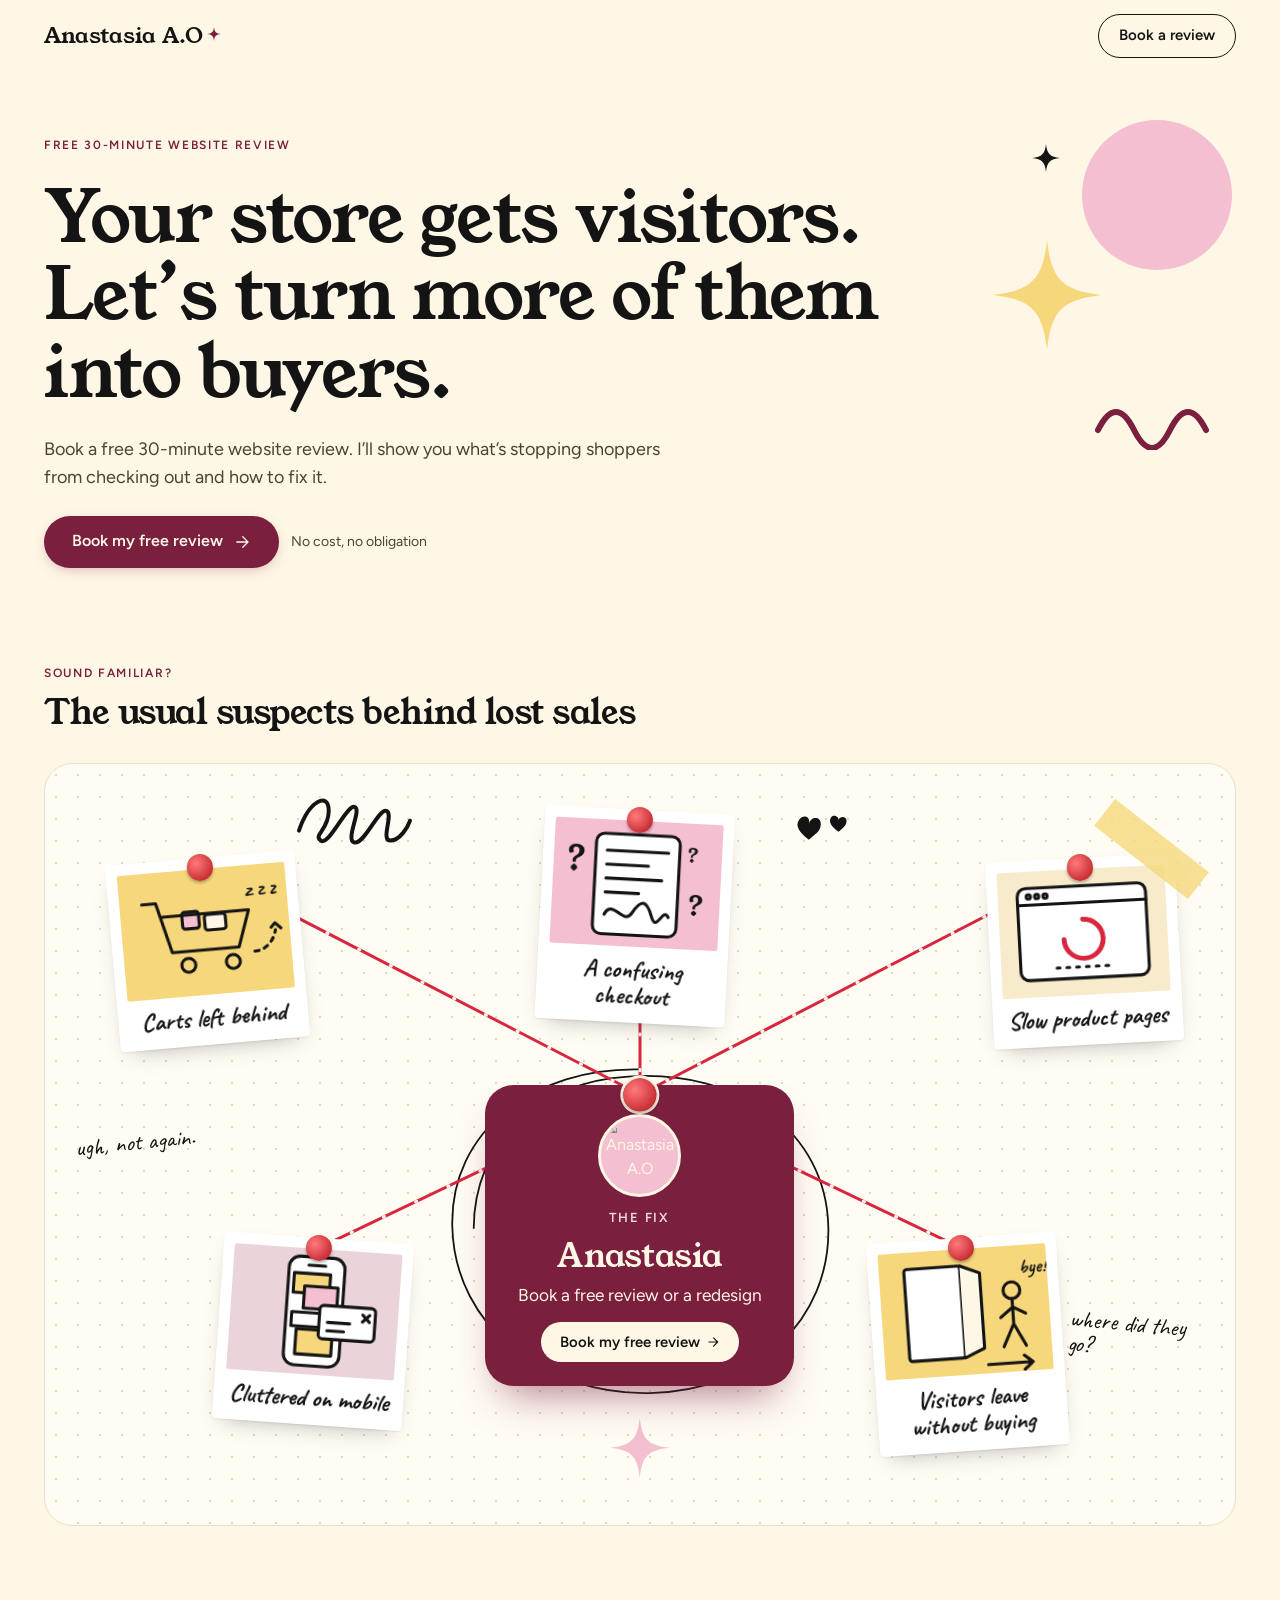
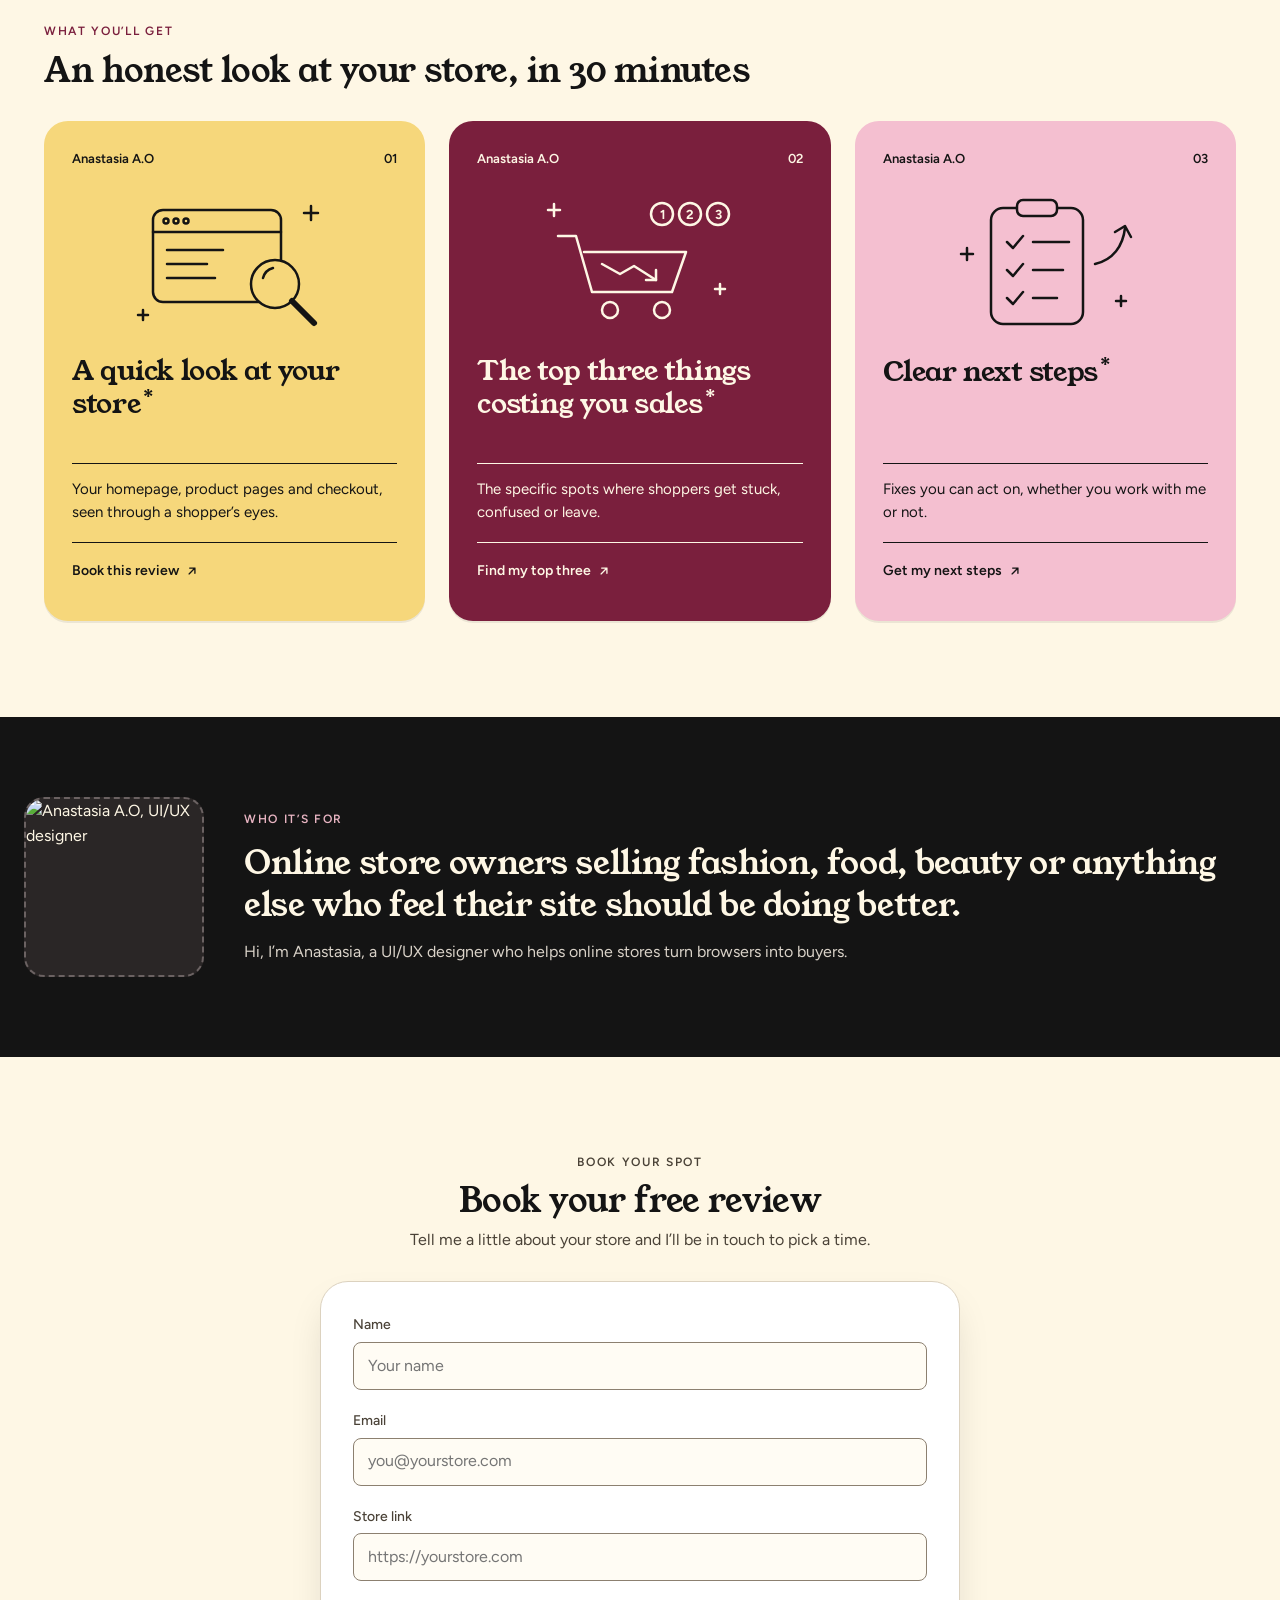
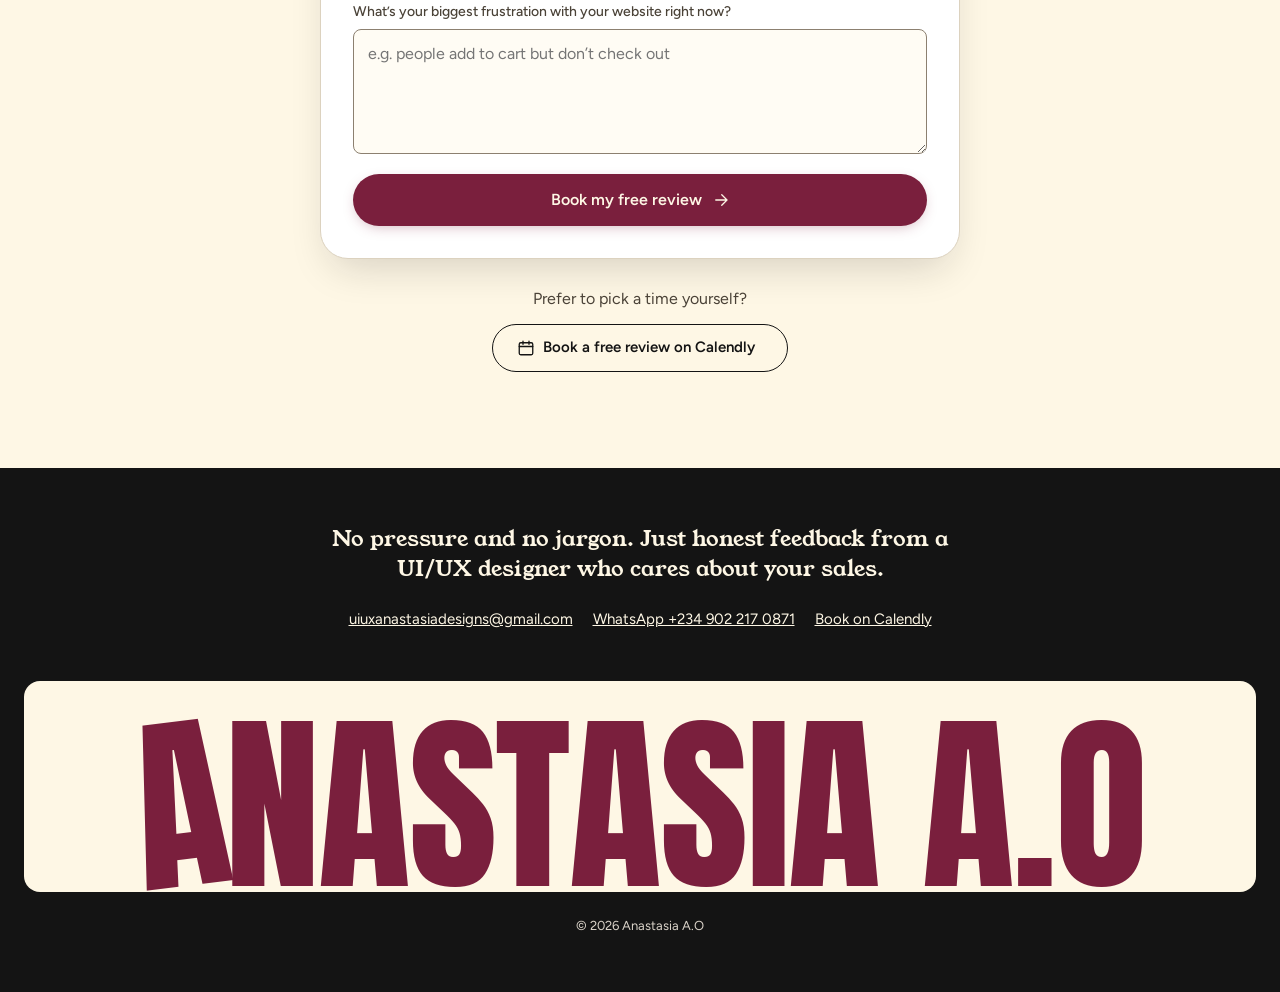
==== free-website-review/free-website-review/free-website-review/index.html @ 80afe8c2 "Add files via upload File upload with image" ====
<!DOCTYPE html>
<html lang="en">
<head>
  <meta charset="utf-8">
  <meta name="viewport" content="width=device-width, initial-scale=1">
  <title>Free Website Review for Online Stores | Anastasia A.O</title>
  <meta name="description" content="Book a free 30-minute website review. UI/UX designer Anastasia A.O shows online store owners what is stopping shoppers from checking out and how to fix it.">
  <meta name="theme-color" content="#7A1F3D">
  <meta property="og:title" content="Free Website Review for Online Stores | Anastasia A.O">
  <meta property="og:description" content="Your store gets visitors. Let's turn more of them into buyers. Book a free 30-minute website review.">
  <meta property="og:type" content="website">
  <link rel="icon" href="favicon.svg" type="image/svg+xml">
  <link rel="preconnect" href="https://fonts.googleapis.com">
  <link rel="preconnect" href="https://fonts.gstatic.com" crossorigin>
  <link href="https://fonts.googleapis.com/css2?family=Young+Serif&amp;family=Figtree:wght@400;500;600;700&amp;family=Caveat:wght@500;700&amp;family=Anton&amp;display=swap" rel="stylesheet">
  <link rel="stylesheet" href="assets/css/styles.css">
</head>
<body>
<a class="skip-link" href="#book">Skip to the booking form</a>

<header class="site-header container">
  <a class="logo" href="#top" aria-label="Anastasia A.O, back to top">Anastasia A.O<svg class="logo-star" width="14" height="14" viewBox="0 0 100 100" fill="currentColor" aria-hidden="true"><path d="M50 0C54 36 64 46 100 50C64 54 54 64 50 100C46 64 36 54 0 50C36 46 46 36 50 0Z"/></svg></a>
  <a class="btn btn-outline" href="#book" data-book>Book a review</a>
</header>

<main id="top">

  <!-- Hero -->
  <section class="hero container" aria-labelledby="hero-title">
    <div class="hero-deco" aria-hidden="true">
      <div class="deco-circle"></div>
      <svg class="deco-spark" width="28" height="28" viewBox="0 0 100 100" fill="currentColor"><path d="M50 0C54 36 64 46 100 50C64 54 54 64 50 100C46 64 36 54 0 50C36 46 46 36 50 0Z"/></svg>
      <svg class="deco-star" width="110" height="110" viewBox="0 0 100 100" fill="currentColor"><path d="M50 0C54 36 64 46 100 50C64 54 54 64 50 100C46 64 36 54 0 50C36 46 46 36 50 0Z"/></svg>
      <svg class="deco-squiggle" width="120" height="60" viewBox="0 0 120 60" fill="none" stroke="currentColor" stroke-width="6" stroke-linecap="round"><path d="M6 40c12-24 24-24 36 0s24 24 36 0 24-24 36 0"/></svg>
    </div>
    <div class="hero-inner">
      <p class="overline rise d1" style="margin:0">Free 30-minute website review</p>
      <h1 id="hero-title" class="hero-title rise d2">Your store gets visitors. Let’s turn more of them into buyers.</h1>
      <p class="lead rise d3">Book a free 30-minute website review. I’ll show you what’s stopping shoppers from checking out and how to fix it.</p>
      <div class="cta-row rise d4">
        <a class="btn btn-solid" href="#book" data-book>Book my free review
          <svg class="arr" width="18" height="18" viewBox="0 0 24 24" fill="none" stroke="currentColor" stroke-width="1.75" stroke-linecap="round" stroke-linejoin="round" aria-hidden="true"><path d="M5 12h14M13 5l7 7-7 7"/></svg>
        </a>
        <span class="cta-note">No cost, no obligation</span>
      </div>
    </div>
  </section>

  <!-- Problems pinboard + offer -->
  <section class="offer container" aria-labelledby="problems-title">
    <div class="problems">
      <p class="overline">Sound familiar?</p>
      <h2 id="problems-title" class="h2">The usual suspects behind lost sales</h2>

      <div class="board">
        <svg class="doodle doodle-draw" viewBox="0 0 340 290" fill="none" stroke="#141414" stroke-width="1.5" aria-hidden="true" style="left:33%;top:37%;width:34%;height:49%"><path style="--len:2000" d="M170 8C80 6 10 60 12 140c2 86 80 142 166 140 90-2 152-62 150-140C326 60 254 8 160 14 84 18 30 70 30 142"/></svg>
        <svg class="doodle doodle-draw" viewBox="0 0 120 60" fill="none" stroke="#141414" stroke-width="4" stroke-linecap="round" aria-hidden="true" style="left:21%;top:3%;width:10%"><path style="--len:400" d="M4 44c10-30 30-40 30-20s-16 24-8 30 26-36 34-34-10 34 0 36 24-34 32-32-6 30 4 30 18-14 20-20"/></svg>
        <svg class="doodle" viewBox="0 0 60 40" fill="#141414" aria-hidden="true" style="left:63%;top:6%;width:5%"><path d="M14 30C4 22 0 16 4 10s12-4 10 4c2-8 12-8 12 0s-6 10-12 16z"/><path d="M44 22c-8-6-10-10-8-14s8-2 8 2c1-4 8-4 8 1s-4 7-8 11z"/></svg>
        <div class="doodle tape" aria-hidden="true"></div>
        <div class="doodle note note-1" aria-hidden="true">ugh, not again.</div>
        <div class="doodle note note-2" aria-hidden="true">where did they go?</div>
        <svg class="doodle" viewBox="0 0 100 100" fill="#F4BFD0" aria-hidden="true" style="left:47.5%;top:86%;width:5%"><path d="M50 0C54 36 64 46 100 50C64 54 54 64 50 100C46 64 36 54 0 50C36 46 46 36 50 0Z"/></svg>

        <svg class="threads" viewBox="0 0 1000 640" fill="none" stroke-linecap="round" aria-hidden="true">
          <path class="thread t1" style="--len:418" d="M130 87L500 278" stroke="#D7263D" stroke-width="2.5"/>
          <path class="thread t2" style="--len:232" d="M500 47L500 278" stroke="#D7263D" stroke-width="2.5"/>
          <path class="thread t3" style="--len:418" d="M870 87L500 278" stroke="#D7263D" stroke-width="2.5"/>
          <path class="thread t4" style="--len:300" d="M230 407L500 278" stroke="#D7263D" stroke-width="2.5"/>
          <path class="thread t5" style="--len:300" d="M770 407L500 278" stroke="#D7263D" stroke-width="2.5"/>
          <path class="flow" d="M130 87L500 278" stroke="#FFFFFF" stroke-width="2.5"/>
          <path class="flow" d="M500 47L500 278" stroke="#FFFFFF" stroke-width="2.5"/>
          <path class="flow" d="M870 87L500 278" stroke="#FFFFFF" stroke-width="2.5"/>
          <path class="flow" d="M230 407L500 278" stroke="#FFFFFF" stroke-width="2.5"/>
          <path class="flow" d="M770 407L500 278" stroke="#FFFFFF" stroke-width="2.5"/>
        </svg>

        <figure class="panel p1">
          <div class="panel-in">
            <span class="pin-phone" aria-hidden="true"></span>
            <div class="panel-art bg-butter">
              <svg viewBox="0 0 120 90" fill="none" stroke="#141414" stroke-width="2.2" stroke-linecap="round" stroke-linejoin="round" role="img" aria-label="A full shopping cart left behind"><rect x="44" y="30" width="12" height="12" rx="2" fill="#F4BFD0"/><rect x="60" y="33" width="15" height="11" rx="2" fill="#FEF7E5"/><path d="M16 22h10l9 36h48l9-26H30"/><circle cx="46" cy="68" r="5"/><circle cx="78" cy="68" r="5"/><text x="90" y="22" font-family="Caveat, cursive" font-size="16" font-weight="700" fill="#141414" stroke="none">z z z</text><path d="M94 62c8 0 14-6 16-14" stroke-dasharray="3 4"/><path d="M107 46l3-3 4 4"/></svg>
            </div>
            <figcaption class="cap">Carts left behind</figcaption>
          </div>
        </figure>

        <figure class="panel p2">
          <div class="panel-in">
            <span class="pin-phone" aria-hidden="true"></span>
            <div class="panel-art bg-blush">
              <svg viewBox="0 0 120 90" fill="none" stroke="#141414" stroke-width="2.2" stroke-linecap="round" stroke-linejoin="round" role="img" aria-label="A checkout form tangled into a mess"><rect x="30" y="10" width="60" height="72" rx="6" fill="#FFFFFF"/><path d="M38 22h44M38 32h30M38 42h40M38 52h24"/><path d="M38 68c6-12 14 8 20-2s10-10 14 2 8-8 12 0"/><text x="10" y="38" font-family="Young Serif, Georgia, serif" font-size="24" fill="#141414" stroke="none">?</text><text x="98" y="66" font-family="Young Serif, Georgia, serif" font-size="20" fill="#141414" stroke="none">?</text><text x="96" y="28" font-family="Young Serif, Georgia, serif" font-size="14" fill="#141414" stroke="none">?</text></svg>
            </div>
            <figcaption class="cap">A confusing checkout</figcaption>
          </div>
        </figure>

        <figure class="panel p3">
          <div class="panel-in">
            <span class="pin-phone" aria-hidden="true"></span>
            <div class="panel-art bg-cream">
              <svg viewBox="0 0 120 90" fill="none" stroke="#141414" stroke-width="2.2" stroke-linecap="round" stroke-linejoin="round" role="img" aria-label="A product page stuck loading"><rect x="14" y="12" width="92" height="66" rx="6" fill="#FFFFFF"/><path d="M14 24h92"/><circle cx="22" cy="18" r="1.5"/><circle cx="28" cy="18" r="1.5"/><circle cx="34" cy="18" r="1.5"/><g class="spin-fast" style="transform-origin:60px 50px"><path d="M60 36a14 14 0 1 1 -14 14" stroke="#D7263D" stroke-width="3.5"/></g><path d="M40 70h40" stroke-dasharray="2 5"/></svg>
            </div>
            <figcaption class="cap">Slow product pages</figcaption>
          </div>
        </figure>

        <figure class="panel p4">
          <div class="panel-in">
            <span class="pin-phone" aria-hidden="true"></span>
            <div class="panel-art bg-rose">
              <svg viewBox="0 0 120 90" fill="none" stroke="#141414" stroke-width="2.2" stroke-linecap="round" stroke-linejoin="round" role="img" aria-label="A phone screen crowded with overlapping boxes and a pop-up"><rect x="40" y="6" width="40" height="78" rx="8" fill="#FFFFFF"/><path d="M54 12h12"/><rect x="44" y="18" width="26" height="14" fill="#F6D77B"/><rect x="52" y="27" width="24" height="16" fill="#F4BFD0"/><rect x="44" y="46" width="30" height="10"/><rect x="48" y="58" width="26" height="18" fill="#F6D77B"/><rect x="64" y="40" width="40" height="24" rx="3" fill="#FFFFFF"/><path d="M95 45l5 5M100 45l-5 5"/><path d="M70 52h16M70 58h12"/></svg>
            </div>
            <figcaption class="cap">Cluttered on mobile</figcaption>
          </div>
        </figure>

        <figure class="panel p5">
          <div class="panel-in">
            <span class="pin-phone" aria-hidden="true"></span>
            <div class="panel-art bg-butter">
              <svg viewBox="0 0 120 90" fill="none" stroke="#141414" stroke-width="2.2" stroke-linecap="round" stroke-linejoin="round" role="img" aria-label="A shopper walking out of an open store door"><rect x="18" y="12" width="40" height="66" rx="2" fill="#FFFFFF"/><path d="M58 12l14 6v54l-14 6" fill="#FEF7E5"/><circle cx="94" cy="32" r="6"/><path d="M94 38v18M94 56l-8 16M94 56l8 16M94 44l-9 7M94 44l9 5"/><text x="100" y="20" font-family="Caveat, cursive" font-size="14" font-weight="700" fill="#141414" stroke="none">bye!</text><path d="M74 84h32M100 79l6 5-6 5"/></svg>
            </div>
            <figcaption class="cap">Visitors leave without buying</figcaption>
          </div>
        </figure>

        <div class="hub">
          <img class="hub-photo" src="assets/images/anastasia.jpg" alt="Anastasia A.O" width="96" height="96">
          <div class="hub-kicker">The fix</div>
          <div class="hub-name">Anastasia</div>
          <div class="hub-sub">Book a free review or a redesign</div>
          <a class="btn btn-cream" href="#book" data-book>Book my free review<svg class="arr" width="14" height="14" viewBox="0 0 24 24" fill="none" stroke="currentColor" stroke-width="2" stroke-linecap="round" stroke-linejoin="round" aria-hidden="true"><path d="M5 12h14M13 5l7 7-7 7"/></svg></a>
        </div>

        <span class="pin pin1" aria-hidden="true" style="left:13%;top:13.59%"></span>
        <span class="pin pin2" aria-hidden="true" style="left:50%;top:7.34%"></span>
        <span class="pin pin3" aria-hidden="true" style="left:87%;top:13.59%"></span>
        <span class="pin pin4" aria-hidden="true" style="left:23%;top:63.59%"></span>
        <span class="pin pin5" aria-hidden="true" style="left:77%;top:63.59%"></span>
        <span class="pin pin0" aria-hidden="true" style="left:50%;top:43.44%"></span>
      </div>
    </div>

    <p class="overline">What you’ll get</p>
    <h2 class="h2">An honest look at your store, in 30 minutes</h2>
    <div class="cards reveal">
      <article class="card card-a">
        <div class="card-top"><span>Anastasia A.O</span><span>01</span></div>
        <div class="illo">
          <svg width="200" height="140" viewBox="0 0 200 140" fill="none" stroke="currentColor" stroke-width="2.5" stroke-linecap="round" stroke-linejoin="round" aria-hidden="true"><rect x="18" y="18" width="128" height="92" rx="10"/><path d="M18 40h128"/><circle cx="31" cy="29" r="2.5"/><circle cx="41" cy="29" r="2.5"/><circle cx="51" cy="29" r="2.5"/><path d="M32 58h56M32 72h40M32 86h48"/><circle cx="140" cy="92" r="24" fill="#F6D77B"/><path d="M128 86a14 14 0 0 1 10-10"/><path d="M157 109l22 22" stroke-width="6"/><g class="sparkle"><path d="M176 14v14M169 21h14"/></g><g class="sparkle"><path d="M8 118v10M3 123h10"/></g></svg>
        </div>
        <h3>A quick look at your store<sup>*</sup></h3>
        <div class="card-rule first"><p>Your homepage, product pages and checkout, seen through a shopper’s eyes.</p></div>
        <div class="card-rule last"><a class="card-link" href="#book" data-book>Book this review<svg width="14" height="14" viewBox="0 0 24 24" fill="none" stroke="currentColor" stroke-width="2.25" stroke-linecap="round" stroke-linejoin="round" aria-hidden="true"><path d="M7 17L17 7M8 7h9v9"/></svg></a></div>
      </article>

      <article class="card card-b">
        <div class="card-top"><span>Anastasia A.O</span><span>02</span></div>
        <div class="illo">
          <svg width="200" height="140" viewBox="0 0 200 140" fill="none" stroke="currentColor" stroke-width="2.5" stroke-linecap="round" stroke-linejoin="round" aria-hidden="true"><path d="M18 44h18l16 56h80l14-40H44"/><circle cx="70" cy="118" r="8"/><circle cx="122" cy="118" r="8"/><path d="M62 72l18 10 14-8 22 14"/><path d="M106 88h10v-10"/><circle cx="122" cy="22" r="11"/><circle cx="150" cy="22" r="11"/><circle cx="178" cy="22" r="11"/><text x="122" y="27" text-anchor="middle" font-size="13" font-family="Figtree, sans-serif" font-weight="700" fill="currentColor" stroke="none">1</text><text x="150" y="27" text-anchor="middle" font-size="13" font-family="Figtree, sans-serif" font-weight="700" fill="currentColor" stroke="none">2</text><text x="178" y="27" text-anchor="middle" font-size="13" font-family="Figtree, sans-serif" font-weight="700" fill="currentColor" stroke="none">3</text><g class="sparkle"><path d="M14 12v12M8 18h12"/></g><g class="sparkle"><path d="M180 92v10M175 97h10"/></g></svg>
        </div>
        <h3>The top three things costing you sales<sup>*</sup></h3>
        <div class="card-rule first"><p>The specific spots where shoppers get stuck, confused or leave.</p></div>
        <div class="card-rule last"><a class="card-link" href="#book" data-book>Find my top three<svg width="14" height="14" viewBox="0 0 24 24" fill="none" stroke="currentColor" stroke-width="2.25" stroke-linecap="round" stroke-linejoin="round" aria-hidden="true"><path d="M7 17L17 7M8 7h9v9"/></svg></a></div>
      </article>

      <article class="card card-c">
        <div class="card-top"><span>Anastasia A.O</span><span>03</span></div>
        <div class="illo">
          <svg width="200" height="140" viewBox="0 0 200 140" fill="none" stroke="currentColor" stroke-width="2.5" stroke-linecap="round" stroke-linejoin="round" aria-hidden="true"><rect x="46" y="16" width="92" height="116" rx="12"/><rect x="72" y="8" width="40" height="16" rx="6" fill="#F4BFD0"/><path d="M62 50l6 6 10-12"/><path d="M88 50h36"/><path d="M62 78l6 6 10-12"/><path d="M88 78h30"/><path d="M62 106l6 6 10-12"/><path d="M88 106h24"/><path d="M150 72c18-4 28-18 30-36"/><path d="M170 40l10-6 6 11"/><g class="sparkle"><path d="M22 56v12M16 62h12"/></g><g class="sparkle"><path d="M176 104v10M171 109h10"/></g></svg>
        </div>
        <h3>Clear next steps<sup>*</sup></h3>
        <div class="card-rule first"><p>Fixes you can act on, whether you work with me or not.</p></div>
        <div class="card-rule last"><a class="card-link" href="#book" data-book>Get my next steps<svg width="14" height="14" viewBox="0 0 24 24" fill="none" stroke="currentColor" stroke-width="2.25" stroke-linecap="round" stroke-linejoin="round" aria-hidden="true"><path d="M7 17L17 7M8 7h9v9"/></svg></a></div>
      </article>
    </div>
  </section>

  <!-- Who it's for -->
  <section class="who" aria-labelledby="who-title">
    <div class="who-row reveal">
      <img class="photo" src="assets/images/anastasia.jpg" alt="Anastasia A.O, UI/UX designer" width="180" height="180">
      <div class="who-copy">
        <p id="who-title" class="overline">Who it’s for</p>
        <p class="who-statement">Online store owners selling fashion, food, beauty or anything else who feel their site should be doing better.</p>
        <p class="who-intro">Hi, I’m Anastasia, a UI/UX designer who helps online stores turn browsers into buyers.</p>
      </div>
    </div>
  </section>

  <!-- Booking form -->
  <section id="book" class="book container" aria-labelledby="book-title">
    <div class="book-inner">
      <div class="book-head">
        <p class="overline">Book your spot</p>
        <h2 id="book-title" class="h2">Book your free review</h2>
        <p>Tell me a little about your store and I’ll be in touch to pick a time.</p>
      </div>

      <form id="booking-form" class="form-card" novalidate>
        <input type="hidden" name="_subject" value="New free website review request">
        <input type="hidden" name="_template" value="table">
        <input type="text" name="_honey" class="honeypot" tabindex="-1" autocomplete="off" aria-hidden="true">
        <div class="field">
          <label for="name">Name</label>
          <input id="name" name="name" type="text" autocomplete="name" required placeholder="Your name">
        </div>
        <div class="field">
          <label for="email">Email</label>
          <input id="email" name="email" type="email" autocomplete="email" required placeholder="you@yourstore.com">
        </div>
        <div class="field">
          <label for="store">Store link</label>
          <input id="store" name="store_link" type="url" autocomplete="url" required placeholder="https://yourstore.com">
        </div>
        <div class="field">
          <label for="frustration">What’s your biggest frustration with your website right now?</label>
          <textarea id="frustration" name="frustration" rows="4" placeholder="e.g. people add to cart but don’t check out"></textarea>
        </div>
        <p id="form-error" class="form-error" role="alert" hidden>Something went wrong and your request wasn’t sent. Please try again, or message me on WhatsApp at +234 902 217 0871.</p>
        <button id="submit-btn" type="submit" class="btn btn-solid"><span id="submit-label">Book my free review</span><svg class="arr" width="18" height="18" viewBox="0 0 24 24" fill="none" stroke="currentColor" stroke-width="1.75" stroke-linecap="round" stroke-linejoin="round" aria-hidden="true"><path d="M5 12h14M13 5l7 7-7 7"/></svg></button>
      </form>

      <div id="booking-success" class="form-card success" role="status" hidden>
        <svg class="twinkle" width="40" height="40" viewBox="0 0 100 100" fill="#E0A630" aria-hidden="true"><path d="M50 0C54 36 64 46 100 50C64 54 54 64 50 100C46 64 36 54 0 50C36 46 46 36 50 0Z"/></svg>
        <h3 tabindex="-1">Thank you, your request is in.</h3>
        <p>I’ll email you within a day to set up your review.</p>
        <button id="send-again" type="button" class="btn btn-outline">Send another request</button>
      </div>

      <div class="calendly">
        <p>Prefer to pick a time yourself?</p>
        <a class="btn btn-outline btn-cal" href="https://calendly.com/uiuxanastasiadesigns" target="_blank" rel="noopener">
          <svg width="18" height="18" viewBox="0 0 24 24" fill="none" stroke="currentColor" stroke-width="1.75" stroke-linecap="round" stroke-linejoin="round" aria-hidden="true"><rect x="3" y="5" width="18" height="16" rx="2"/><path d="M3 10h18M8 3v4M16 3v4"/></svg>
          Book a free review on Calendly<span class="visually-hidden"> (opens in a new tab)</span>
        </a>
      </div>
    </div>
  </section>
</main>

<footer class="site-footer">
  <div class="footer-copy">
    <p class="foot-p">No pressure and no jargon. Just honest feedback from a UI/UX designer who cares about your sales.</p>
    <div class="contact">
      <a href="mailto:uiuxanastasiadesigns@gmail.com">uiuxanastasiadesigns@gmail.com</a>
      <a href="https://wa.me/2349022170871" target="_blank" rel="noopener">WhatsApp +234 902 217 0871</a>
      <a href="https://calendly.com/uiuxanastasiadesigns" target="_blank" rel="noopener">Book on Calendly</a>
    </div>
  </div>
  <div class="bigname-wrap reveal">
    <div class="bigname" role="img" aria-label="Anastasia A.O"><span class="l tilt" aria-hidden="true">A</span><span class="l" aria-hidden="true">n</span><span class="l" aria-hidden="true">a</span><span class="l" aria-hidden="true">s</span><span class="l" aria-hidden="true">t</span><span class="l" aria-hidden="true">a</span><span class="l" aria-hidden="true">s</span><span class="l" aria-hidden="true">i</span><span class="l" aria-hidden="true">a</span><span aria-hidden="true">&#160;</span><span class="l" aria-hidden="true">A</span><span class="l" aria-hidden="true">.</span><span class="l" aria-hidden="true">O</span></div>
  </div>
  <p class="copyright">© <span id="year">2026</span> Anastasia A.O</p>
</footer>

<script src="assets/js/main.js" defer></script>
</body>
</html>
---- free-website-review/free-website-review/free-website-review/assets/css/styles.css ----
/* =========================================================
   Free Website Review — Anastasia A.O
   Styles for the booking page. Tokens first, then layout,
   components, motion and responsive rules.
   ========================================================= */

:root {
  /* Brand colours */
  --cream-50: #FFFCF4;
  --cream-100: #FEF7E5;
  --cream-200: #F8EBCB;
  --burgundy-700: #7A1F3D;
  --burgundy-800: #5E1730;
  --burgundy-100: #F3D9E0;
  --black: #141414;
  --butter: #F6D77B;
  --blush: #F4BFD0;
  --rose: #EBD3DA;
  --thread-red: #D7263D;
  --gold: #E0A630;

  /* Neutrals */
  --ink-900: #1E1A14;
  --ink-700: #4A4237;
  --ink-500: #8C8070;
  --ink-200: #DCD2BF;
  --line-soft: #E8DFD0;
  --white: #FFFFFF;
  --on-dark-muted: #D9D2C8;
  --on-dark-accent: #E8B4C2;

  /* Type */
  --font-display: "Young Serif", Georgia, serif;
  --font-body: "Figtree", system-ui, -apple-system, "Segoe UI", sans-serif;
  --font-hand: "Caveat", "Comic Sans MS", cursive;
  --font-poster: "Anton", "Arial Narrow", Impact, sans-serif;

  /* Layout */
  --container: 1240px;
  --gutter: 24px;
  --radius-sm: 8px;
  --radius-md: 16px;
  --radius-lg: 24px;
  --radius-xl: 28px;
  --radius-pill: 999px;

  /* Motion */
  --ease-out: cubic-bezier(.22, 1, .36, 1);
  --ease-spring: cubic-bezier(.34, 1.56, .64, 1);
}

*, *::before, *::after { box-sizing: border-box; }
html { scroll-behavior: smooth; }
body {
  margin: 0;
  background: var(--cream-100);
  color: var(--ink-900);
  font-family: var(--font-body);
  font-size: 16px;
  line-height: 1.55;
  -webkit-font-smoothing: antialiased;
}
img, svg { max-width: 100%; }
a { color: var(--burgundy-700); }
a:hover { color: var(--burgundy-800); }
input, textarea, button { font: inherit; }

.container { max-width: var(--container); margin: 0 auto; padding-left: var(--gutter); padding-right: var(--gutter); }
.visually-hidden { position: absolute !important; width: 1px; height: 1px; overflow: hidden; clip: rect(0 0 0 0); white-space: nowrap; }

.skip-link {
  position: absolute; left: 16px; top: -60px; z-index: 50;
  background: var(--black); color: var(--cream-100);
  padding: 10px 16px; border-radius: var(--radius-sm); text-decoration: none; font-weight: 600;
}
.skip-link:focus { top: 16px; color: var(--cream-100); }

/* ---------- Shared text styles ---------- */
.overline {
  font-size: 12px; font-weight: 600; letter-spacing: .14em; text-transform: uppercase;
  color: var(--burgundy-700); margin: 0 0 12px;
}
.h2 {
  margin: 0 0 32px; font-family: var(--font-display); font-weight: 400;
  font-size: 34px; line-height: 1.08; letter-spacing: -.015em; color: var(--black);
}

/* ---------- Buttons ---------- */
.btn {
  display: inline-flex; align-items: center; justify-content: center; gap: 10px;
  border-radius: var(--radius-pill); font-weight: 600; text-decoration: none; cursor: pointer;
  transition: transform .25s var(--ease-spring), box-shadow .25s ease, background-color .2s ease, color .2s ease, filter .2s ease;
}
.btn:hover { transform: translateY(-3px); }
.btn:active { transform: translateY(0) scale(.97); }
.btn:focus-visible, .card-link:focus-visible { outline: 3px solid var(--burgundy-700); outline-offset: 3px; }
.btn .arr { transition: transform .25s ease; }
.btn:hover .arr { transform: translateX(4px); }

.btn-solid {
  min-height: 52px; padding: 0 28px; border: 0;
  background: var(--burgundy-700); color: var(--cream-100); font-size: 16px;
  box-shadow: 0 4px 14px -4px rgba(122, 31, 61, .35);
}
.btn-solid:hover { color: var(--cream-100); filter: brightness(.88); box-shadow: 0 14px 24px -10px rgba(122, 31, 61, .6); }
.btn-outline {
  min-height: 44px; padding: 0 20px; border: 1px solid var(--black);
  background: transparent; color: var(--black); font-size: 15px;
}
.btn-outline:hover { background: var(--black); color: var(--cream-100); }
.btn-cream { min-height: 40px; padding: 0 1.6cqw; background: var(--cream-100); color: var(--black); font-size: max(12px, 1.25cqw); gap: 6px; }
.btn-cream:hover { color: var(--black); }
button[disabled] { opacity: .75; cursor: progress; }

/* ---------- Header ---------- */
.site-header { min-height: 72px; display: flex; flex-wrap: wrap; gap: 12px; justify-content: space-between; align-items: center; }
.logo { font-family: var(--font-display); font-size: 22px; color: var(--black); text-decoration: none; }
.logo:hover { color: var(--black); }
.logo-star { display: inline-block; color: var(--burgundy-700); margin-left: 4px; vertical-align: 2px; transform-origin: 50% 50%; animation: spin 8s linear infinite; }

/* ---------- Hero ---------- */
.hero { position: relative; padding-top: 64px; padding-bottom: 96px; }
.hero-inner { position: relative; z-index: 1; display: flex; flex-direction: column; gap: 24px; align-items: flex-start; max-width: 880px; }
.hero-title { margin: 0; font-family: var(--font-display); font-weight: 400; font-size: clamp(2.6rem, 6vw, 4.5rem); line-height: 1.08; letter-spacing: -.015em; color: var(--black); }
.lead { margin: 0; font-size: 18px; max-width: 620px; color: var(--ink-700); }
.cta-row { display: flex; flex-wrap: wrap; gap: 12px; align-items: center; }
.cta-note { font-size: 14px; color: var(--ink-700); }
.hero-deco { position: absolute; top: 48px; right: 8px; width: 260px; height: 340px; pointer-events: none; }
.deco-circle { position: absolute; top: 0; right: 20px; width: 150px; height: 150px; border-radius: 50%; background: var(--blush); animation: floaty 5s ease-in-out infinite; }
.deco-spark { position: absolute; top: 24px; left: 40px; color: var(--black); animation: twinkle 1.2s ease-in-out infinite alternate; }
.deco-star { position: absolute; top: 120px; left: 0; color: var(--butter); animation: spin 14s linear infinite; }
.deco-squiggle { position: absolute; bottom: 10px; right: 40px; color: var(--burgundy-700); animation: floaty 4s ease-in-out infinite reverse; }

/* ---------- Pinboard ---------- */
.problems { margin-bottom: 96px; }
.board {
  position: relative; container-type: inline-size; aspect-ratio: 1000 / 640;
  background-color: var(--cream-50);
  background-image: radial-gradient(#E3D8C4 1px, transparent 1px); background-size: 22px 22px;
  border: 1px solid var(--line-soft); border-radius: var(--radius-xl); overflow: hidden;
}
.threads { position: absolute; inset: 0; width: 100%; height: 100%; z-index: 1; }
.thread { stroke-dasharray: var(--len); stroke-dashoffset: 0; }
.flow { stroke-dasharray: 1 29; opacity: 0; animation: flow 1.6s linear infinite; }

.panel { position: absolute; width: 16%; margin: 0; z-index: 2; transform: rotate(var(--r)); transform-origin: 50% 4%; }
.panel:hover { z-index: 4; }
.panel-in {
  position: relative; background: var(--white); padding: 6% 6% 0; border-radius: 4px;
  box-shadow: 0 10px 22px -12px rgba(20, 20, 20, .35), 0 1px 2px rgba(20, 20, 20, .08);
  transition: transform .35s var(--ease-spring), box-shadow .35s ease;
}
.panel:hover .panel-in { transform: translateY(-8px) scale(1.06); box-shadow: 0 26px 34px -16px rgba(20, 20, 20, .45); }
.panel-art { aspect-ratio: 4 / 3; border-radius: 2px; display: flex; align-items: center; justify-content: center; }
.panel-art svg { width: 100%; height: auto; }
.cap { font-family: var(--font-hand); font-weight: 700; font-size: max(13px, 2.1cqw); line-height: 1.05; text-align: center; color: var(--black); padding: 6% 2% 8%; }
.p1 { --r: -5deg; left: 5%; top: 12.34%; }
.p2 { --r: 3deg; left: 42%; top: 6.09%; }
.p3 { --r: -3deg; left: 79%; top: 12.34%; }
.p4 { --r: 4deg; left: 15%; top: 62.34%; }
.p5 { --r: -4deg; left: 69%; top: 62.34%; }
.bg-butter { background: var(--butter); }
.bg-blush { background: var(--blush); }
.bg-cream { background: var(--cream-200); }
.bg-rose { background: var(--rose); }

.pin, .pin-phone { border-radius: 50%; background: radial-gradient(circle at 35% 35%, #FF7A7A, #B5121B); box-shadow: 0 2px 3px rgba(0, 0, 0, .3); }
.pin { position: absolute; width: 2.2%; aspect-ratio: 1; z-index: 3; transform: translate(-50%, -50%); }
.pin0 { width: 2.8%; box-shadow: 0 2px 4px rgba(0, 0, 0, .35), 0 0 0 3px var(--cream-100); }
.pin-phone { display: none; position: absolute; left: 50%; top: -7px; width: 14px; height: 14px; margin-left: -7px; }

.hub {
  position: absolute; left: 37%; top: 42.19%; width: 26%; z-index: 2;
  background: var(--burgundy-700); color: var(--cream-100); border-radius: 2.4cqw; padding: 2.4cqw 2cqw 2cqw;
  display: flex; flex-direction: column; align-items: center; text-align: center; gap: .9cqw;
  box-shadow: 0 24px 40px -18px rgba(122, 31, 61, .6);
}
.hub::after { content: ""; position: absolute; inset: -6px; border: 2px solid var(--thread-red); border-radius: inherit; opacity: 0; pointer-events: none; }
.hub-photo { width: 7cqw; height: 7cqw; border-radius: 50%; border: 3px solid var(--cream-100); object-fit: cover; background: var(--blush); }
.hub-kicker { font-size: max(10px, 1.1cqw); font-weight: 600; letter-spacing: .14em; text-transform: uppercase; color: var(--burgundy-100); }
.hub-name { font-family: var(--font-display); font-size: max(16px, 2.8cqw); line-height: 1.05; }
.hub-sub { font-size: max(11px, 1.45cqw); line-height: 1.3; }
.hub .btn-cream { margin-top: .4cqw; }

.doodle { position: absolute; z-index: 1; }
.note { font-family: var(--font-hand); font-size: max(12px, 2cqw); line-height: 1.05; color: var(--black); width: 12%; }
.note-1 { left: 2.5%; top: 48%; transform: rotate(-6deg); }
.note-2 { left: 86%; top: 72%; transform: rotate(5deg); }
.tape { left: 88%; top: 9%; width: 10%; height: 4.5%; background: rgba(246, 215, 123, .8); transform: rotate(38deg); z-index: 3; }
.doodle-draw path { stroke-dasharray: var(--len); }
.spin-fast { animation: spin 1.1s linear infinite; }

/* Board entrance: runs when .play is added by main.js */
.board.armed:not(.play) .thread { stroke-dashoffset: var(--len); }
.board.armed:not(.play) .panel, .board.armed:not(.play) .hub, .board.armed:not(.play) .doodle { opacity: 0; }
.board.armed:not(.play) .pin { transform: translate(-50%, -50%) scale(0); }
.board.play .thread { animation: draw 1.1s cubic-bezier(.65, 0, .35, 1) both; }
.board.play .t1 { animation-delay: .7s; } .board.play .t2 { animation-delay: .85s; } .board.play .t3 { animation-delay: 1s; } .board.play .t4 { animation-delay: 1.15s; } .board.play .t5 { animation-delay: 1.3s; }
.board.play .flow { opacity: .95; transition: opacity .5s ease 2.5s; }
.board.play .panel { animation: drop .7s var(--ease-spring) both, sway 6s ease-in-out 2s infinite; }
.board.play .p2 { animation-delay: .1s, 2.4s; } .board.play .p3 { animation-delay: .2s, 2.8s; } .board.play .p4 { animation-delay: .3s, 3.2s; } .board.play .p5 { animation-delay: .4s, 3.6s; }
.board.play .pin { animation: pinpop .4s var(--ease-spring) both; }
.board.play .pin1 { animation-delay: .5s; } .board.play .pin2 { animation-delay: .6s; } .board.play .pin3 { animation-delay: .7s; } .board.play .pin4 { animation-delay: .8s; } .board.play .pin5 { animation-delay: .9s; } .board.play .pin0 { animation-delay: 1.9s; }
.board.play .hub { animation: pop .7s var(--ease-spring) 1.5s both; }
.board.play .hub::after { animation: ring 2.2s ease-out 2.4s infinite; }
.board.play .doodle { animation: fadein .8s ease 1.8s both; }
.board.play .doodle-draw path { animation: draw 1.6s ease 1.8s both; }

/* ---------- Offer cards ---------- */
.offer { padding-bottom: 96px; }
.cards { display: grid; grid-template-columns: repeat(3, minmax(0, 1fr)); gap: 24px; align-items: stretch; }
.card {
  position: relative; border-radius: var(--radius-lg); padding: 28px; min-height: 500px;
  display: flex; flex-direction: column; gap: 18px;
  box-shadow: 0 2px 0 rgba(20, 20, 20, .08);
  transition: transform .5s var(--ease-spring), box-shadow .5s ease;
}
.card:hover, .card:focus-within { transform: translateY(-14px) rotate(-1.5deg); box-shadow: 0 30px 40px -18px rgba(20, 20, 20, .38); }
.card-b:hover, .card-b:focus-within { transform: translateY(-14px) rotate(1.5deg); }
.card-a { background: var(--butter); color: var(--black); }
.card-b { background: var(--burgundy-700); color: var(--cream-100); }
.card-c { background: var(--blush); color: var(--black); }
.card-top { display: flex; justify-content: space-between; align-items: center; font-size: 13px; font-weight: 600; }
.illo { height: 150px; display: flex; align-items: center; justify-content: center; }
.card:hover .illo svg { animation: bob 1.6s ease-in-out infinite; }
.sparkle { transform-box: fill-box; transform-origin: center; }
.card:hover .sparkle { animation: twinkle .8s ease-in-out infinite alternate; }
.card h3 { margin: 0; font-family: var(--font-display); font-weight: 400; font-size: 28px; line-height: 1.15; letter-spacing: -.01em; }
.card h3 sup { font-size: 18px; margin-left: 2px; }
.card-rule { border-top: 1.5px solid currentColor; padding-top: 14px; }
.card-rule p { margin: 0; font-size: 15px; }
.card-rule.first { margin-top: auto; }
.card-rule.last { padding-top: 6px; }
.card-link { display: inline-flex; align-items: center; gap: 6px; min-height: 44px; color: inherit; font-weight: 600; font-size: 14px; text-decoration: none; }
.card-link:hover { color: inherit; text-decoration: underline; }
.card-link svg { transition: transform .25s ease; }
.card-link:hover svg { transform: translate(3px, -3px); }

/* ---------- Who it's for ---------- */
.who { background: var(--black); color: var(--cream-100); padding: 80px var(--gutter); }
.who-row { max-width: var(--container); margin: 0 auto; display: flex; flex-wrap: wrap; gap: 40px; align-items: center; }
.photo { flex: 0 0 180px; width: 180px; height: 180px; border-radius: 20px; object-fit: cover; border: 2px dashed #6B6262; background: #2A2626; transition: transform .45s var(--ease-spring); }
.photo:hover { transform: rotate(-4deg) scale(1.05); }
.who-copy { flex: 999 1 360px; min-width: 0; display: flex; flex-direction: column; gap: 14px; }
.who .overline { color: var(--on-dark-accent); margin: 0; }
.who-statement { margin: 0; font-family: var(--font-display); font-size: clamp(1.5rem, 2.6vw, 2.1rem); line-height: 1.25; letter-spacing: -.01em; }
.who-intro { margin: 0; color: var(--on-dark-muted); }

/* ---------- Booking form ---------- */
.book { padding-top: 96px; padding-bottom: 96px; }
.book-inner { max-width: 640px; margin: 0 auto; display: flex; flex-direction: column; gap: 28px; }
.book-head { display: flex; flex-direction: column; gap: 10px; text-align: center; align-items: center; }
.book-head .overline { margin: 0; }
.book-head .h2 { margin: 0; }
.book-head p { margin: 0; color: var(--ink-700); }
.form-card {
  background: var(--white); border: 1px solid var(--ink-200); border-radius: var(--radius-xl); padding: 32px;
  display: flex; flex-direction: column; gap: 20px; box-shadow: 0 18px 40px -12px rgba(20, 20, 20, .18);
}
.field { display: flex; flex-direction: column; gap: 6px; }
.field label { font-weight: 500; font-size: 14px; color: var(--ink-700); }
.field input, .field textarea {
  width: 100%; min-height: 48px; padding: 0 14px; border: 1px solid var(--ink-500); border-radius: var(--radius-sm);
  background: var(--cream-50); color: var(--ink-900);
}
.field textarea { padding: 12px 14px; resize: vertical; }
.field input:focus, .field textarea:focus { outline: none; border-color: var(--burgundy-700); box-shadow: 0 0 0 3px rgba(122, 31, 61, .25); }
.field input:user-invalid { border-color: #B93A2B; }
.honeypot { display: none; }
.form-error { margin: 0; color: #B93A2B; font-size: 14px; }
.success { text-align: center; align-items: center; gap: 12px; padding: 40px; animation: pop .6s var(--ease-spring) both; }
.success h3 { margin: 0; font-family: var(--font-display); font-weight: 400; font-size: 26px; color: var(--burgundy-700); }
.success p { margin: 0; color: var(--ink-700); }
.success .twinkle { animation: twinkle 1.2s ease-in-out infinite alternate; }
[hidden] { display: none !important; }
.calendly { display: flex; flex-direction: column; align-items: center; gap: 12px; text-align: center; }
.calendly p { margin: 0; color: var(--ink-700); }
.btn-cal { min-height: 48px; padding: 0 24px; gap: 8px; }

/* ---------- Footer ---------- */
.site-footer { background: var(--black); color: var(--cream-100); padding: 56px var(--gutter); }
.footer-copy { max-width: var(--container); margin: 0 auto; text-align: center; display: flex; flex-direction: column; gap: 14px; align-items: center; }
.foot-p { margin: 0; font-family: var(--font-display); font-size: 22px; line-height: 1.35; max-width: 640px; }
.contact { display: flex; flex-wrap: wrap; justify-content: center; gap: 8px 20px; font-size: 15px; }
.contact a { color: var(--cream-100); display: inline-flex; align-items: center; min-height: 44px; }
.contact a:hover { color: var(--on-dark-accent); }
.bigname-wrap { max-width: var(--container); margin: 40px auto 0; background: var(--cream-100); border-radius: var(--radius-md); overflow: hidden; container-type: inline-size; padding: 3cqw 2cqw 0; }
.bigname { font-family: var(--font-poster); font-size: 16.2cqw; line-height: .9; letter-spacing: -.01em; color: var(--burgundy-700); white-space: nowrap; text-align: center; text-transform: uppercase; cursor: default; }
.bigname .l { display: inline-block; transition: transform .45s var(--ease-spring); }
.bigname .tilt { transform: rotate(-7deg); }
.bigname:hover .l { transform: translateY(-7%); }
.bigname:hover .tilt { transform: translateY(-7%) rotate(-7deg); }
.bigname .l:nth-child(2) { transition-delay: .03s; } .bigname .l:nth-child(3) { transition-delay: .06s; } .bigname .l:nth-child(4) { transition-delay: .09s; } .bigname .l:nth-child(5) { transition-delay: .12s; } .bigname .l:nth-child(6) { transition-delay: .15s; } .bigname .l:nth-child(7) { transition-delay: .18s; } .bigname .l:nth-child(8) { transition-delay: .21s; } .bigname .l:nth-child(9) { transition-delay: .24s; } .bigname .l:nth-child(11) { transition-delay: .27s; } .bigname .l:nth-child(12) { transition-delay: .3s; } .bigname .l:nth-child(13) { transition-delay: .33s; }
.copyright { margin: 24px 0 0; text-align: center; font-size: 13px; color: var(--on-dark-muted); }

/* ---------- Motion ---------- */
@keyframes rise { from { opacity: 0; transform: translateY(28px); } to { opacity: 1; transform: none; } }
@keyframes floaty { 0%, 100% { transform: translateY(0); } 50% { transform: translateY(-16px); } }
@keyframes spin { to { transform: rotate(360deg); } }
@keyframes bob { 0%, 100% { transform: translateY(0) rotate(0); } 50% { transform: translateY(-8px) rotate(-3deg); } }
@keyframes twinkle { from { transform: scale(.7); opacity: .55; } to { transform: scale(1.15); opacity: 1; } }
@keyframes pop { 0% { opacity: 0; transform: scale(.85); } 60% { opacity: 1; transform: scale(1.04); } 100% { transform: scale(1); } }
@keyframes draw { from { stroke-dashoffset: var(--len); } to { stroke-dashoffset: 0; } }
@keyframes flow { to { stroke-dashoffset: -30; } }
@keyframes drop { from { opacity: 0; transform: translateY(-30px) rotate(calc(var(--r) - 8deg)); } to { opacity: 1; transform: rotate(var(--r)); } }
@keyframes sway { 0%, 100% { transform: rotate(var(--r)); } 50% { transform: rotate(calc(var(--r) + 1.5deg)); } }
@keyframes pinpop { from { transform: translate(-50%, -50%) scale(0); } to { transform: translate(-50%, -50%) scale(1); } }
@keyframes ring { 0% { transform: scale(1); opacity: .7; } 100% { transform: scale(1.12); opacity: 0; } }
@keyframes fadein { from { opacity: 0; } to { opacity: 1; } }

.rise { animation: rise .8s var(--ease-out) both; }
.d1 { animation-delay: .05s; } .d2 { animation-delay: .15s; } .d3 { animation-delay: .3s; } .d4 { animation-delay: .45s; }
@supports (animation-timeline: view()) {
  .reveal { animation: rise linear both; animation-timeline: view(); animation-range: entry 5% cover 25%; }
}

/* ---------- Responsive ---------- */
@media (max-width: 1179px) { .hero-deco { display: none; } }

@media (max-width: 1023px) {
  .hero { padding-top: 56px; padding-bottom: 72px; }
  .offer { padding-bottom: 72px; }
  .who { padding: 64px var(--gutter); }
  .book { padding-top: 72px; padding-bottom: 72px; }
}

@media (min-width: 601px) and (max-width: 1023px) {
  .cards { grid-template-columns: repeat(2, minmax(0, 1fr)); }
  .cards > :last-child { grid-column: 1 / -1; justify-self: center; width: calc(50% - 12px); }
}

@media (max-width: 700px) {
  .board { aspect-ratio: auto; display: grid; grid-template-columns: repeat(2, minmax(0, 1fr)); gap: 28px 14px; padding: 32px 16px 28px; container-type: normal; }
  .board .threads, .board .pin, .board .doodle { display: none; }
  .board .panel { position: relative; left: auto; top: auto; width: auto; }
  .board .p5 { grid-column: 1 / -1; justify-self: center; width: calc(50% - 7px); }
  .board .pin-phone { display: block; }
  .board .cap { font-size: 18px; }
  .board .hub { position: relative; left: auto; top: auto; width: auto; grid-column: 1 / -1; order: 9; padding: 24px; border-radius: 24px; gap: 10px; margin-top: 20px; }
  .board .hub::before { content: ""; position: absolute; left: 50%; top: -30px; height: 24px; border-left: 2.5px solid var(--thread-red); }
  .board .hub-photo { width: 64px; height: 64px; }
  .board .hub-kicker { font-size: 12px; }
  .board .hub-name { font-size: 28px; }
  .board .hub-sub { font-size: 16px; }
  .board .btn-cream { padding: 0 20px; font-size: 15px; min-height: 44px; }
}

@media (max-width: 600px) {
  :root { --gutter: 16px; }
  .site-header { min-height: 64px; }
  .logo { font-size: 19px; }
  .site-header .btn-outline { padding: 0 16px; font-size: 14px; }
  .hero { padding-top: 40px; padding-bottom: 56px; }
  .hero-title { font-size: 2.25rem; }
  .lead { font-size: 17px; }
  .cta-row { flex-direction: column; align-items: stretch; width: 100%; }
  .cta-note { text-align: center; }
  .offer { padding-bottom: 56px; }
  .problems { margin-bottom: 64px; }
  .h2 { font-size: 28px; margin-bottom: 24px; }
  .cards { grid-template-columns: 1fr; gap: 16px; }
  .card { min-height: 0; }
  .who { padding: 56px var(--gutter); }
  .who-row { gap: 24px; }
  .photo { flex-basis: 128px; width: 128px; height: 128px; }
  .book { padding-top: 56px; padding-bottom: 56px; }
  .form-card { padding: 20px; border-radius: 20px; }
  .success { padding: 28px 20px; }
  .site-footer { padding: 40px var(--gutter); }
  .foot-p { font-size: 19px; }
}

@media (prefers-reduced-motion: reduce) {
  *, *::before, *::after { animation: none !important; transition: none !important; }
  html { scroll-behavior: auto; }
}
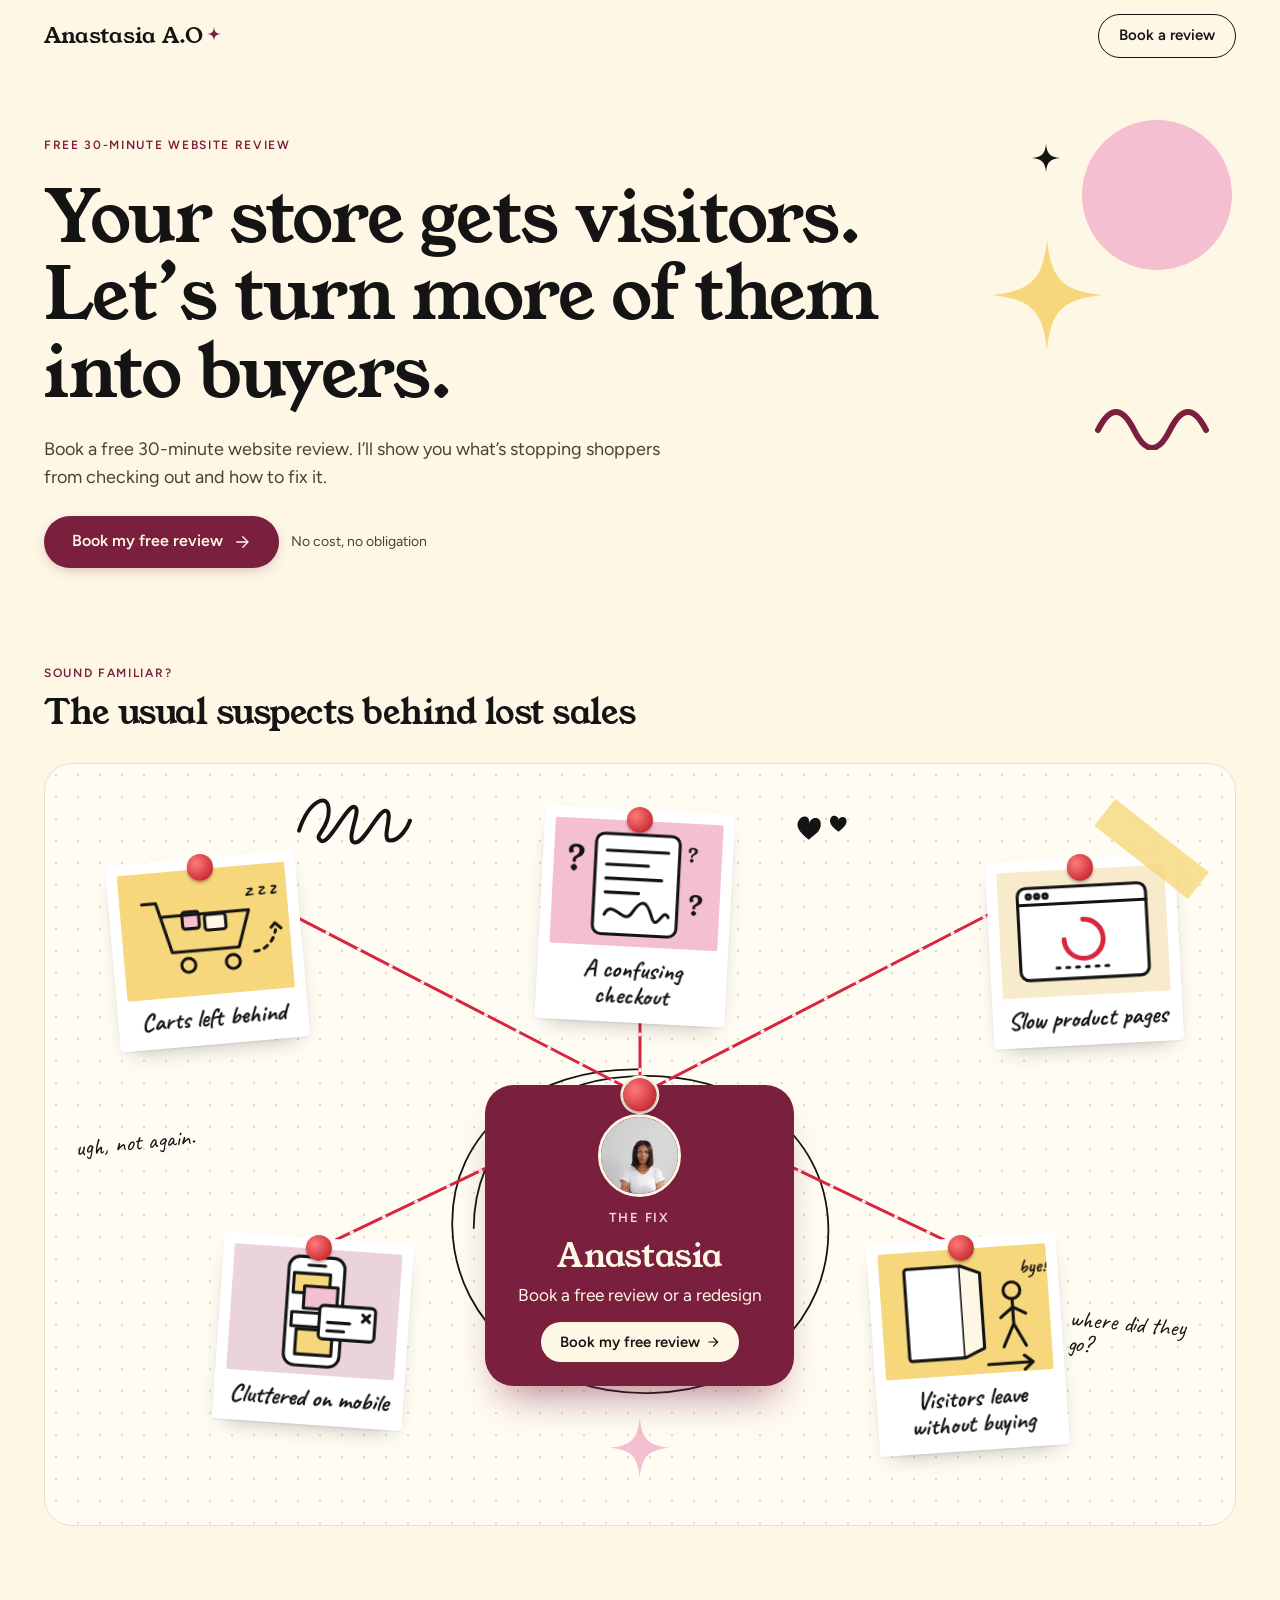
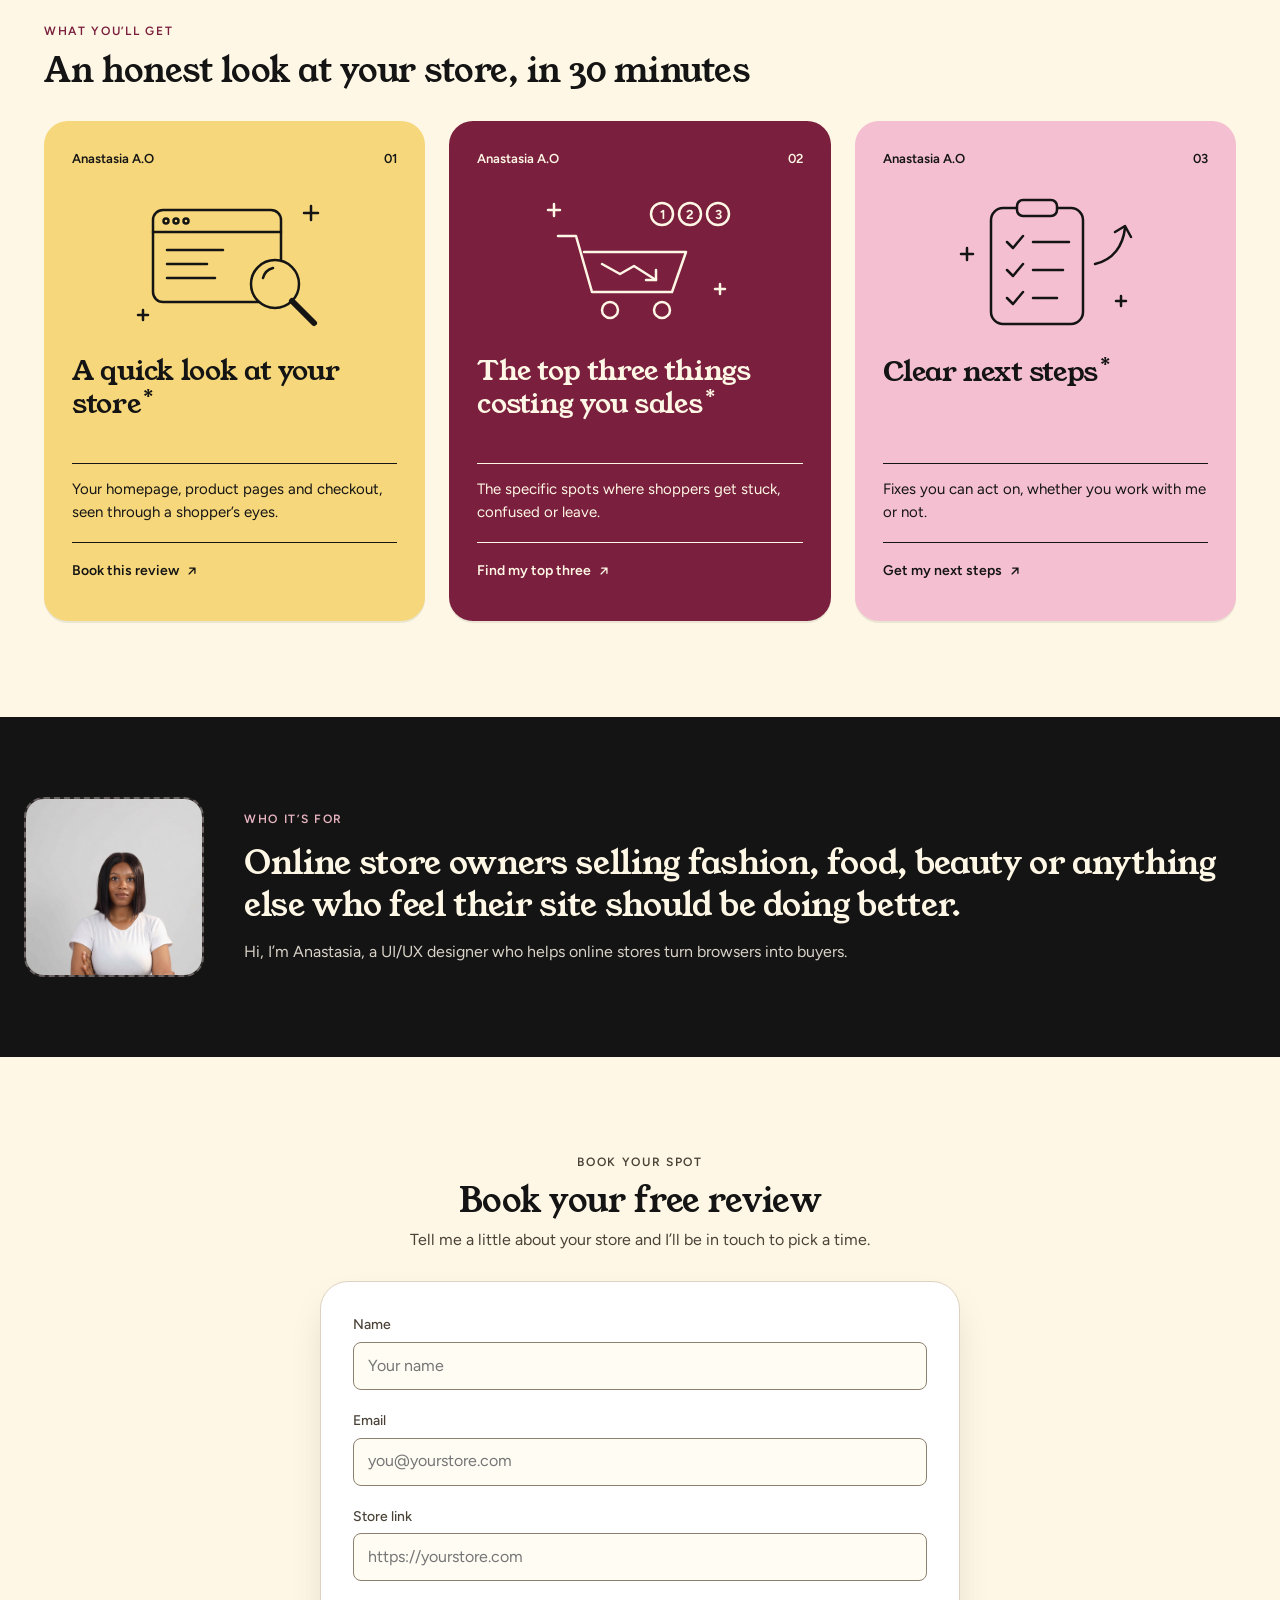
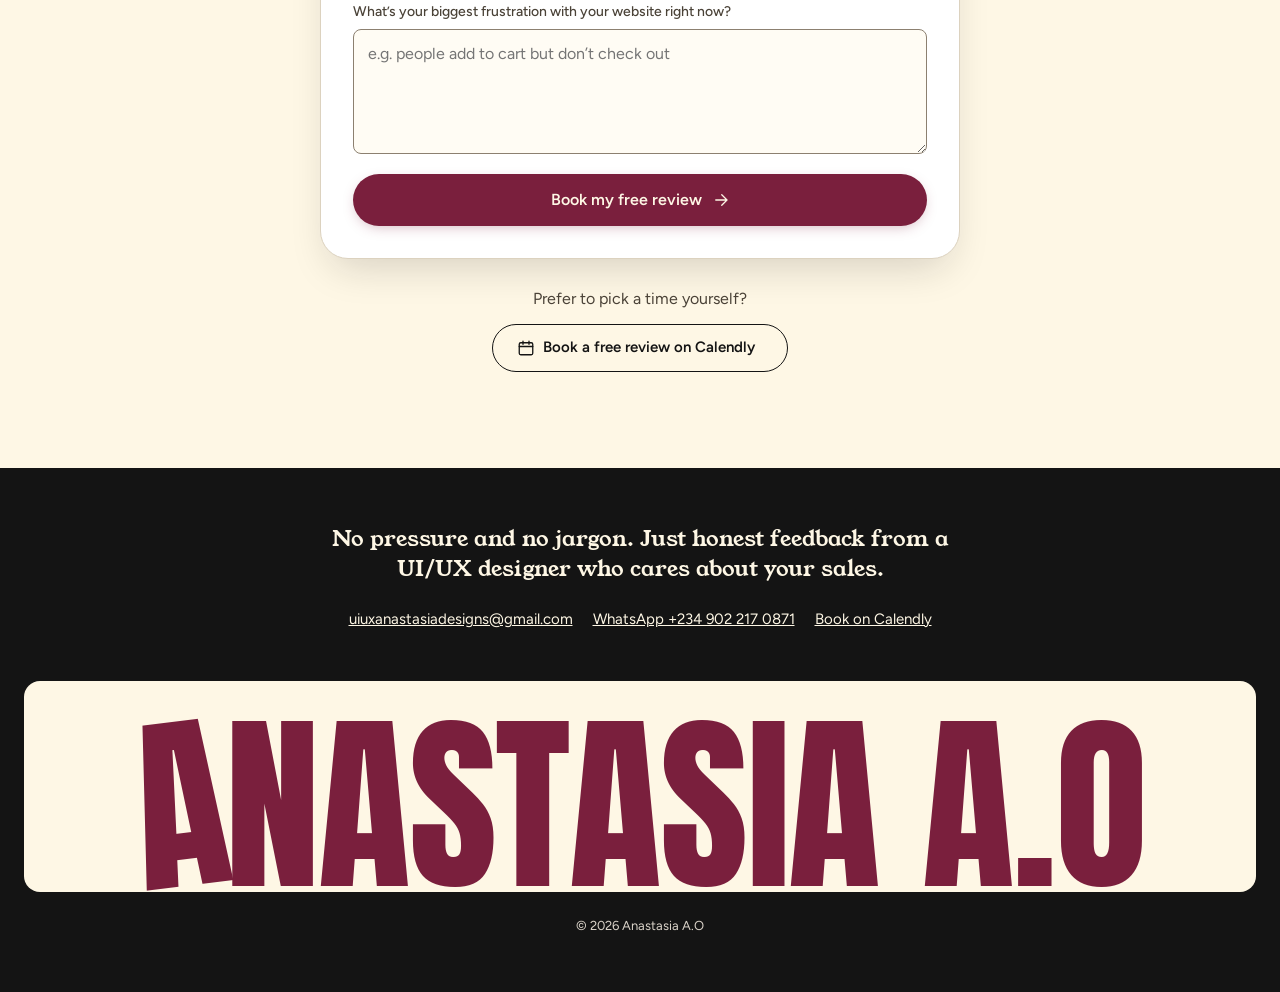
==== commit 85e3f583: "Update index.html" ====
--- a/free-website-review/free-website-review/free-website-review/index.html
+++ b/free-website-review/free-website-review/free-website-review/index.html
@@ -125,7 +125,7 @@
         </figure>
 
         <div class="hub">
-          <img class="hub-photo" src="assets/images/anastasia.jpg" alt="Anastasia A.O" width="96" height="96">
+          <img class="hub-photo" src="assets/images/IMG_7568.PNG" alt="Anastasia A.O" width="96" height="96">
           <div class="hub-kicker">The fix</div>
           <div class="hub-name">Anastasia</div>
           <div class="hub-sub">Book a free review or a redesign</div>
@@ -179,7 +179,7 @@
   <!-- Who it's for -->
   <section class="who" aria-labelledby="who-title">
     <div class="who-row reveal">
-      <img class="photo" src="assets/images/anastasia.jpg" alt="Anastasia A.O, UI/UX designer" width="180" height="180">
+      <img class="photo" src="assets/images/IMG_7568.PNG" alt="Anastasia A.O, UI/UX designer" width="180" height="180">
       <div class="who-copy">
         <p id="who-title" class="overline">Who it’s for</p>
         <p class="who-statement">Online store owners selling fashion, food, beauty or anything else who feel their site should be doing better.</p>
